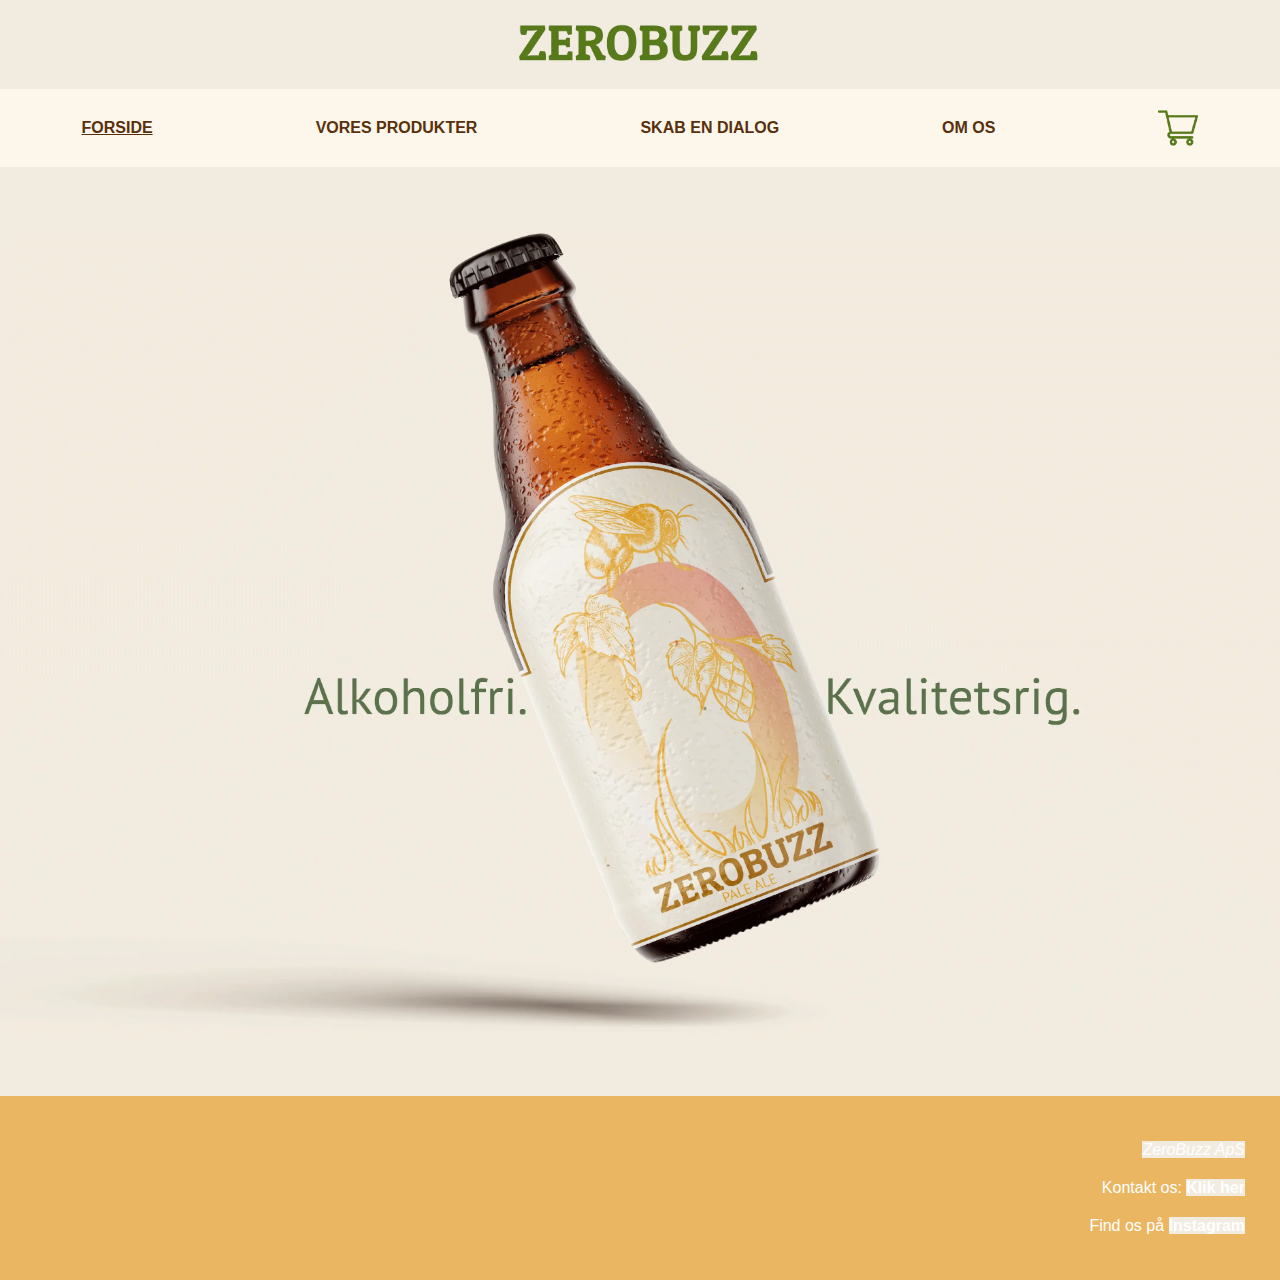
==== index.html @ 8773b5a9 "Footer added" ====
<!DOCTYPE html>
<html lang="en">
<head>
    <meta charset="UTF-8">
    <meta name="viewport" content="width=device-width, initial-scale=1.0">
    <link rel="stylesheet" href="css/style.css">
    <script src="js/script.js"></script>
    <title>ZeroBuzz</title>
</head>
<body>
    
     <!--NAVIGATION-->

     <nav class="logo-container">
        <a href="index.html"><img class="navigationLogo" src="images/zerobuzzLogo.webp" alt="ZeroBuzz Logo"></a>
    </nav>  

     <section class="p-menu1">
        <nav id="navbar" class="navigation" role="navigation">
          <input id="toggle1" type="checkbox" />
          <label class="hamburger1" for="toggle1">
            <div class="top"></div>
            <div class="meat"></div>
            <div class="bottom"></div>
          </label>
      
          <nav class="menu1">
            <a class="link1" id="active" href="index.html">FORSIDE</a>
            <a class="link1" href="produkter.html">VORES PRODUKTER</a>
            <a class="link1" href="dialog.html">SKAB EN DIALOG</a>
            <a class="link1" href="omOs.html">OM OS</a>
            <!--Shopping cart-->
            <img class="menuCart" src="images/shoppingcart.webp" alt="shopping cart symbol">
          </nav>
        </nav>
      </section>

    <main>

        <!--Front page image desktop & tablet-->
        <article class="frontpageImg">
        <img id="frontPageBottle" src="images/bottleDesktopVers.webp" alt="Billede af ZeroBuzz øl">
        </article>

        <!--Front page image mobile-->
        <article class="frontpageImg">
            <img id="frontPageBottleMobile" src="images/bottleMobileVers.webp" alt="Billede af ZeroBuzz øl">
            </article>

    </main>

 <!--Footer-->
 <footer>
    <p><i>ZeroBuzz ApS</i></p>
    <p>Kontakt os: <a href="mailto:zerobuzzbrew@example.com"><b>Klik her</b></a></p>
    <p>Find os på <b>Instagram</b></p>
</footer>
   
</body>
</html>
---- css/style.css ----
/* Reset style */
* {
  margin: 0;
  padding: 0;
  background-color: #f2ebe0;
}

html, body {
  height: 100%;
  margin: 0;
  padding: 0;
  background-color: #f2ebe0;
  font-family: sans-serif;
}

/* Flexbox layout to push footer to the bottom */
body {
  display: flex;
  flex-direction: column;
  min-height: 100vh;
}

main {
  flex: 1;
}

/*--------------NAVIGATION STYLING---------------*/

a {
  color: #58300b;
  text-decoration: none;
}

.navigationLogo {
  width: 250px;
  margin-top: 20px;
  margin-bottom: 20px;
}

.logo-container {
  display: flex;
  justify-content: center; /* Centers the image horizontally */
  align-items: center; /* Centers the image vertically */
}

.menuCart {
  width: 40px;
  justify-items: right;
  background-color: #fdf6eb;
}

.p-menu1 {
  position: relative; /* Ensure the menu is positioned relative to its container */
  height: 100%;
}

#active {
  text-decoration: underline;
}

/* Hamburger */
.hamburger1 {
  height: 45px;
  margin: 10px;
  display: -ms-grid;
  display: grid;
  grid-template-rows: repeat(3, 1fr);
  justify-items: center;
  z-index: 120;
  cursor: pointer;
}

.hamburger1 div {
  background-color: rgb(61, 61, 61);
  position: relative;
  width: 40px;
  height: 5px;
  margin-top: 7px;
  -webkit-transition: all 0.2s ease-in-out;
  transition: all 0.2s ease-in-out;
}

#toggle1 {
  display: none;
}

#toggle1:checked + .hamburger1 .top {
  -webkit-transform: rotate(-45deg);
  transform: rotate(-45deg);
  margin-top: 22.5px;
}

#toggle1:checked + .hamburger1 .meat {
  -webkit-transform: rotate(45deg);
  transform: rotate(45deg);
  margin-top: -5px;
}

#toggle1:checked + .hamburger1 .bottom {
  -webkit-transform: scale(0);
  transform: scale(0);
}

#toggle1:checked ~ .menu1 {
  position: absolute; /* Position the menu absolutely */
  top: 100%; /* Position it below the hamburger icon */
  height: 340px;
}

/* Menu */
.menu1 {
  width: 50%;
  background-color: #f2ebe0;
  margin: 0;
  display: -ms-grid;
  display: grid;
  grid-template-rows: 1fr repeat(4, 0.5fr);
  grid-row-gap: 25px;
  padding: 0;
  list-style: none;
  clear: both;
  width: auto;
  text-align: center;
  height: 0px;
  overflow: hidden;
  transition: height 0.4s ease;
  z-index: 120;
  -webkit-transition: all 0.3s ease;
  transition: all 0.3s ease;
}

.menu1 a:first-child {
  margin-top: 40px;
}

.menu1 a:last-child {
  margin-bottom: 40px;
}

.link1 {
  width: 50%;
  margin: 0;
  padding: 10px 0;
  font: 700 20px 'Oswald', sans-serif;
}

.link1:hover {
  background-color: #fff;
  color: rgb(61, 61, 61);
  -webkit-transition: all 0.3s ease;
  transition: all 0.3s ease;
}

/* -------------- Media Queries ---------------- */

/*MOBILE*/
@media (max-width: 767px) {
  #frontPageBottle {
    display: none;
  }
}

/*TABLET & DESKTOP*/
@media (min-width: 768px) {
  .hamburger1 {
    display: none;
  }

  .menu1 {
    background-color: #fdf6eb;
    display: flex;
    height: auto;
    justify-content: space-around;
    align-items: center;
    position: static; /* Reset position for larger screens */
    height: auto; /* Reset height for larger screens */
    width: 100%;
  }

  .menu1 a {
    margin-top: 20px;
    margin-bottom: 20px;
    background-color: #fdf6eb;
  }

  .link1 {
    width: auto; /* Adjust width to auto for better flex behavior */
    font-size: 1em; /* Adjust font size if needed for better fit */
    font-weight: 700;
  }

  .menu1 a:first-child {
    margin-top: 20px;
  }
  
  .menu1 a:last-child {
    margin-top: 30px;
    margin-bottom: 0;
  }

  .link1:hover {
    text-decoration: underline;
    background-color: #fdf6eb;
    -webkit-transition: all 0.3s ease;
    transition: all 0.3s ease;
  }

  #frontPageBottleMobile {
    display: none;
  }
}

/*-----FORSIDE-------*/

.frontpageImg {
  display: flex;
  justify-content: center;
  margin-top: 10px;
  padding: 0;
}

#frontPageBottle {
  width: 100%;
  margin: 50px;
} 

#frontPageBottleMobile {
  width: 100%;
  margin-top: 20px;
}

/*-------FOOTER------*/

footer {
  width: 100%;
  background-color: #ebb662;
  color: #ffffff;
  padding: 30px;
  text-align: right;
  box-sizing: border-box;
}

footer p {
  margin: 10px 0;
  background-color: #ebb662;
  padding: 5px;
}

footer a {
  color: #ffffff;
  text-decoration: none;
}

footer a:hover {
  text-decoration: underline;
}
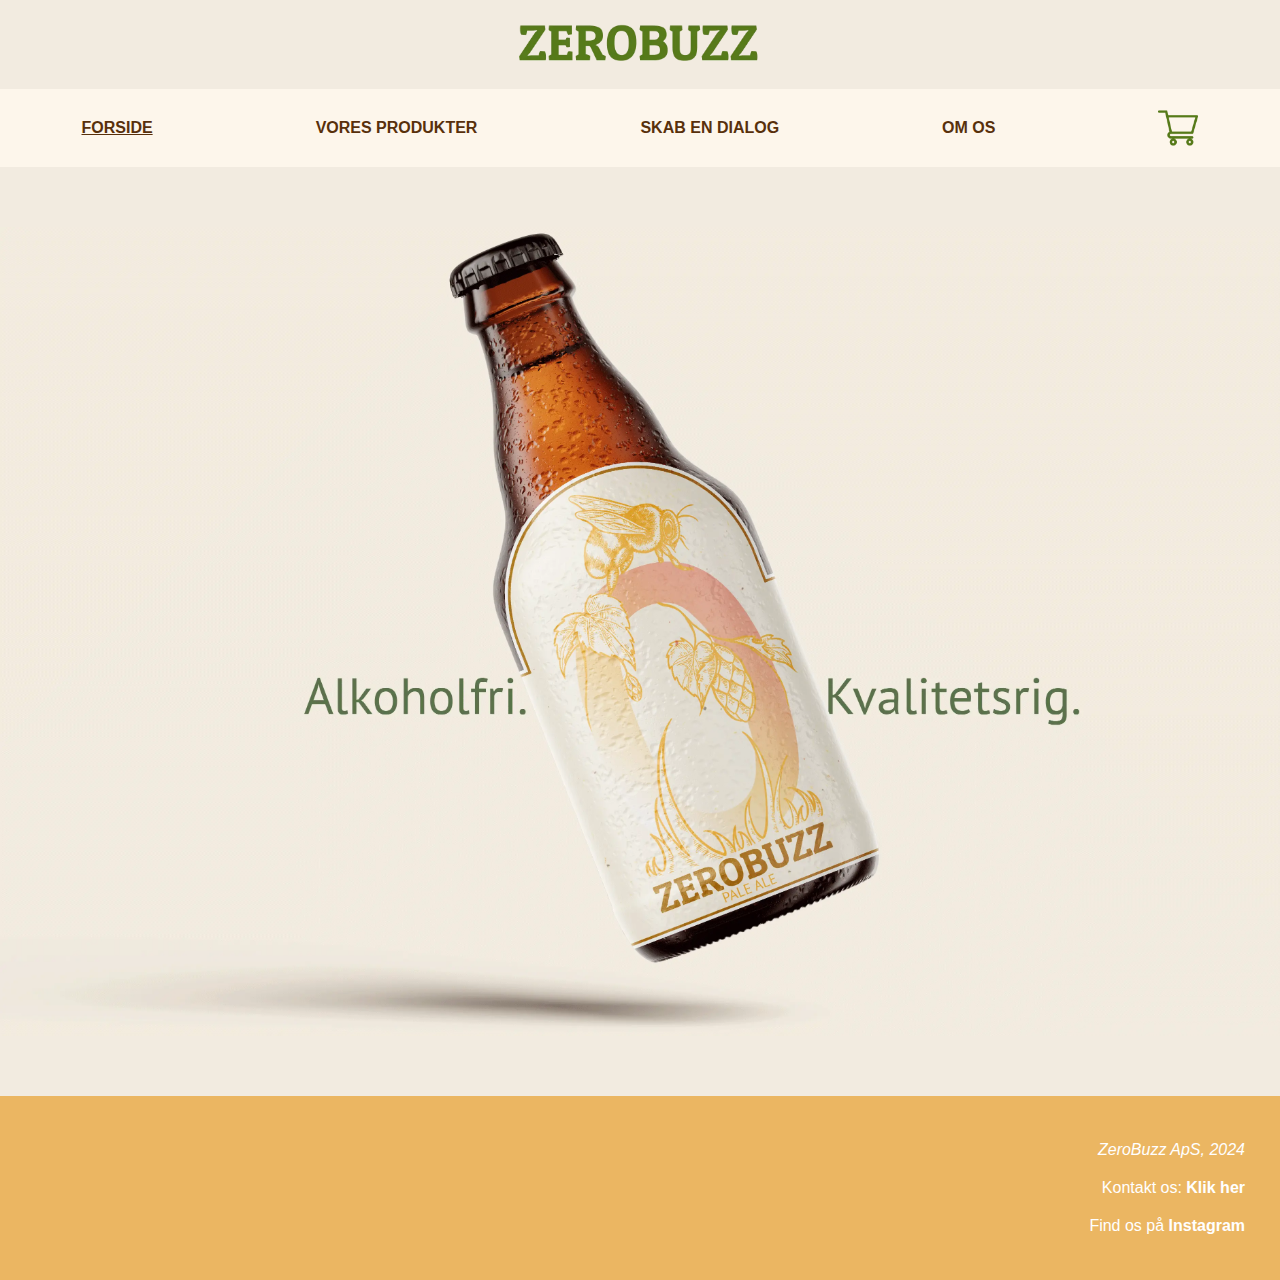
==== commit 0d4db641: "dialog site" ====
--- a/index.html
+++ b/index.html
@@ -51,9 +51,9 @@
 
  <!--Footer-->
  <footer>
-    <p><i>ZeroBuzz ApS</i></p>
+    <p><i>ZeroBuzz ApS, 2024</i></p>
     <p>Kontakt os: <a href="mailto:zerobuzzbrew@example.com"><b>Klik her</b></a></p>
-    <p>Find os på <b>Instagram</b></p>
+    <p>Find os på <b><a href="#">Instagram</b></a></p>
 </footer>
    
 </body>
--- a/css/style.css
+++ b/css/style.css
@@ -2,7 +2,7 @@
 * {
   margin: 0;
   padding: 0;
-  background-color: #f2ebe0;
+  
 }
 
 html, body {
@@ -24,6 +24,11 @@
   flex: 1;
 }
 
+/* Headline fonts */
+h1, h2 {
+    font-family: 'Patua One';
+  }
+
 /*--------------NAVIGATION STYLING---------------*/
 
 a {
@@ -51,7 +56,7 @@
 
 .p-menu1 {
   position: relative; /* Ensure the menu is positioned relative to its container */
-  height: 100%;
+ 
 }
 
 #active {
@@ -229,6 +234,67 @@
   margin-top: 20px;
 }
 
+/*--------SKAB EN DIALOG-------*/
+#topArticle {
+  margin-left: 20%;
+  margin-bottom: 50px;
+  color: #22310A;
+}
+
+.dialogH1 {
+  margin-bottom: 10px;
+  font-size: 2.5em;
+  color: #AA6B01;
+}
+
+.dialogH2 {
+  margin-bottom: 10px;
+  font-size: 2em;
+  color: #AA6B01;
+}
+
+#bottomArticle {
+  margin-left: 20%;
+  margin-bottom: 50px;
+  color: #22310A;
+}
+
+.dialogForm {
+  margin-left: 20%;
+  width: 300px;
+}
+.dialogForm h2 {
+  margin-bottom: 15px;
+}
+.dialogForm label {
+  display: block;
+  margin-bottom: 5px;
+}
+
+.dialogForm input, .dialogForm textarea {
+  background-color: #F0D9BE;
+}
+.dialogForm input, .dialogForm textarea, .dialogForm button {
+  width: 100%;
+  padding: 10px;
+  margin-bottom: 10px;
+  border: 1px solid #714D4D;
+  border-radius: 10px;
+}
+.dialogForm button {
+  background-color:#ebb662;
+  font-family: 'Patua One';
+  font-size: 1.2em;
+  color:#22310A;
+  padding: 5px;
+  border: none;
+  border-radius: 10px;
+  cursor: pointer;
+}
+.dialogForm button:hover {
+  background-color: #e297c0;
+}
+
 /*-------FOOTER------*/
 
 footer {
@@ -253,4 +319,4 @@
 
 footer a:hover {
   text-decoration: underline;
-}+}
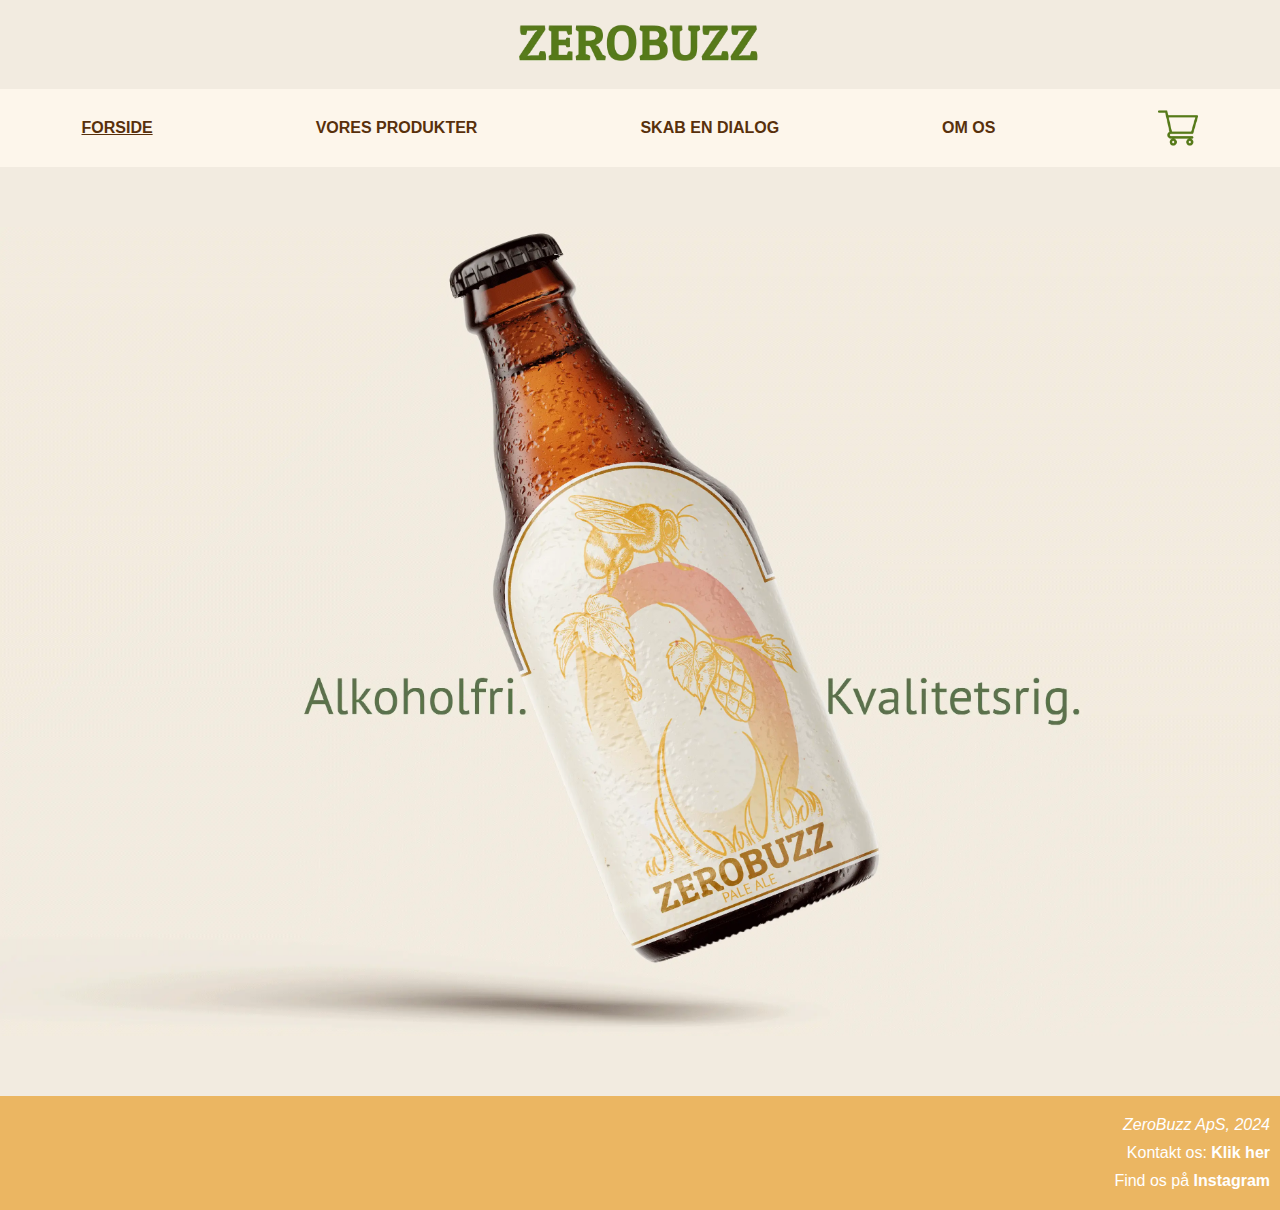
==== commit 634b5005: "favicon added, product page made" ====
--- a/index.html
+++ b/index.html
@@ -5,6 +5,7 @@
     <meta name="viewport" content="width=device-width, initial-scale=1.0">
     <link rel="stylesheet" href="css/style.css">
     <script src="js/script.js"></script>
+    <link rel="icon" href="images/favicon.png" type="image/x-icon">
     <title>ZeroBuzz</title>
 </head>
 <body>
--- a/css/style.css
+++ b/css/style.css
@@ -25,7 +25,7 @@
 }
 
 /* Headline fonts */
-h1, h2 {
+h1, h2, h3 {
     font-family: 'Patua One';
   }
 
@@ -156,6 +156,186 @@
   transition: all 0.3s ease;
 }
 
+/*-----FORSIDE-------*/
+
+.frontpageImg {
+  display: flex;
+  justify-content: center;
+  margin-top: 10px;
+  padding: 0;
+}
+
+#frontPageBottle {
+  width: 100%;
+  margin: 50px;
+} 
+
+#frontPageBottleMobile {
+  width: 100%;
+  margin-top: 20px;
+}
+
+/*--------SKAB EN DIALOG-------*/
+.dialogContent {
+  display: flex;
+  align-items: flex-start;
+  margin-left: 10%;
+  margin-right: 10%;
+  margin-top: 70px;
+  margin-bottom: 20px;
+}
+
+.textContent {
+  flex: 1;
+  margin-right: 10px;
+}
+
+.dialogPicture {
+  max-width: 400px;
+  height: auto;
+}
+
+#topArticle {
+  margin-left: 20%;
+  margin-bottom: 50px;
+  color: #22310A;
+}
+
+.dialogH1 {
+  margin-bottom: 10px;
+  font-size: 3em;
+  color: #AA6B01;
+}
+
+.dialogH2 {
+  margin-bottom: 10px;
+  font-size: 2em;
+  color: #AA6B01;
+}
+
+#bottomArticle {
+  margin-left: 20%;
+  margin-bottom: 50px;
+  color: #22310A;
+}
+
+.dialogForm {
+  margin-left: 20%;
+  width: 300px;
+}
+.dialogForm h2 {
+  margin-bottom: 15px;
+}
+.dialogForm label {
+  display: block;
+  margin-bottom: 5px;
+}
+
+.dialogForm input, .dialogForm textarea {
+  background-color: #F0D9BE;
+}
+.dialogForm input, .dialogForm textarea, .dialogForm button {
+  width: 100%;
+  padding: 10px;
+  margin-bottom: 10px;
+  border: 1px solid #714D4D;
+  border-radius: 10px;
+}
+.dialogForm button {
+  background-color:#ebb662;
+  font-family: 'Patua One';
+  font-size: 1.2em;
+  color:#22310A;
+  padding: 5px;
+  border: none;
+  border-radius: 10px;
+  cursor: pointer;
+}
+.dialogForm button:hover {
+  background-color: #e297c0;
+}
+
+/*-------- PRODUKTER -----------*/
+.productContent {
+  display: grid;
+  grid-template-columns: repeat(2, 1fr);
+  grid-gap: 20px; 
+  margin-left: 20%;
+  margin-right: 20%;
+  margin-bottom: 50px;
+}
+
+.purchaseButton {
+  background-color:#ebb662;
+  font-family: 'Patua One';
+  font-size: 1.2em;
+  color:#22310A;
+  padding: 5px;
+  border: none;
+  border-radius: 10px;
+  cursor: pointer;
+  margin-top: 20px;
+}
+
+.purchaseButton:hover {
+  background-color: #e297c0;
+}
+
+.productsH1 {
+  color: #AA6B01;
+  font-size: 3em;
+  margin-left: 20%;
+  margin-top: 20px;
+  margin-bottom: 20px;
+}
+.productsH3 {
+  color: #AA6B01;
+  font-size: 2em;
+}
+
+.bottlePhotos {
+  height: 700px;
+  margin: 20px;
+}
+
+.productContainer {
+  max-width: 600px;
+}
+
+.productDescription {
+  color: #22310A;
+  margin-top:10px;
+}
+
+
+/*-------FOOTER------*/
+
+footer {
+  width: 100%;
+  background-color: #ebb662;
+  color: #ffffff;
+  padding: 10px;
+  text-align: right;
+  box-sizing: border-box;
+}
+
+footer p {
+  margin: 10px 0;
+  background-color: #ebb662;
+  padding: 0;
+}
+
+footer a {
+  color: #ffffff;
+  text-decoration: none;
+}
+
+footer a:hover {
+  text-decoration: underline;
+}
+
+
+
 /* -------------- Media Queries ---------------- */
 
 /*MOBILE*/
@@ -163,7 +343,26 @@
   #frontPageBottle {
     display: none;
   }
-}
+
+  .dialogPicture {
+    display: none;
+  }
+
+  .productContent {
+    display: grid;
+    grid-template-columns: repeat(1, 1fr);
+    grid-gap: 20px; 
+    margin-left: 5%;
+    margin-right: 20%;
+    margin-bottom: 50px;
+  }
+
+  .productContainer {
+    max-width: 400px;
+  }
+}
+
+/* TABLET */
 
 /*TABLET & DESKTOP*/
 @media (min-width: 768px) {
@@ -213,110 +412,4 @@
   #frontPageBottleMobile {
     display: none;
   }
-}
-
-/*-----FORSIDE-------*/
-
-.frontpageImg {
-  display: flex;
-  justify-content: center;
-  margin-top: 10px;
-  padding: 0;
-}
-
-#frontPageBottle {
-  width: 100%;
-  margin: 50px;
-} 
-
-#frontPageBottleMobile {
-  width: 100%;
-  margin-top: 20px;
-}
-
-/*--------SKAB EN DIALOG-------*/
-#topArticle {
-  margin-left: 20%;
-  margin-bottom: 50px;
-  color: #22310A;
-}
-
-.dialogH1 {
-  margin-bottom: 10px;
-  font-size: 2.5em;
-  color: #AA6B01;
-}
-
-.dialogH2 {
-  margin-bottom: 10px;
-  font-size: 2em;
-  color: #AA6B01;
-}
-
-#bottomArticle {
-  margin-left: 20%;
-  margin-bottom: 50px;
-  color: #22310A;
-}
-
-.dialogForm {
-  margin-left: 20%;
-  width: 300px;
-}
-.dialogForm h2 {
-  margin-bottom: 15px;
-}
-.dialogForm label {
-  display: block;
-  margin-bottom: 5px;
-}
-
-.dialogForm input, .dialogForm textarea {
-  background-color: #F0D9BE;
-}
-.dialogForm input, .dialogForm textarea, .dialogForm button {
-  width: 100%;
-  padding: 10px;
-  margin-bottom: 10px;
-  border: 1px solid #714D4D;
-  border-radius: 10px;
-}
-.dialogForm button {
-  background-color:#ebb662;
-  font-family: 'Patua One';
-  font-size: 1.2em;
-  color:#22310A;
-  padding: 5px;
-  border: none;
-  border-radius: 10px;
-  cursor: pointer;
-}
-.dialogForm button:hover {
-  background-color: #e297c0;
-}
-
-/*-------FOOTER------*/
-
-footer {
-  width: 100%;
-  background-color: #ebb662;
-  color: #ffffff;
-  padding: 30px;
-  text-align: right;
-  box-sizing: border-box;
-}
-
-footer p {
-  margin: 10px 0;
-  background-color: #ebb662;
-  padding: 5px;
-}
-
-footer a {
-  color: #ffffff;
-  text-decoration: none;
-}
-
-footer a:hover {
-  text-decoration: underline;
-}
+}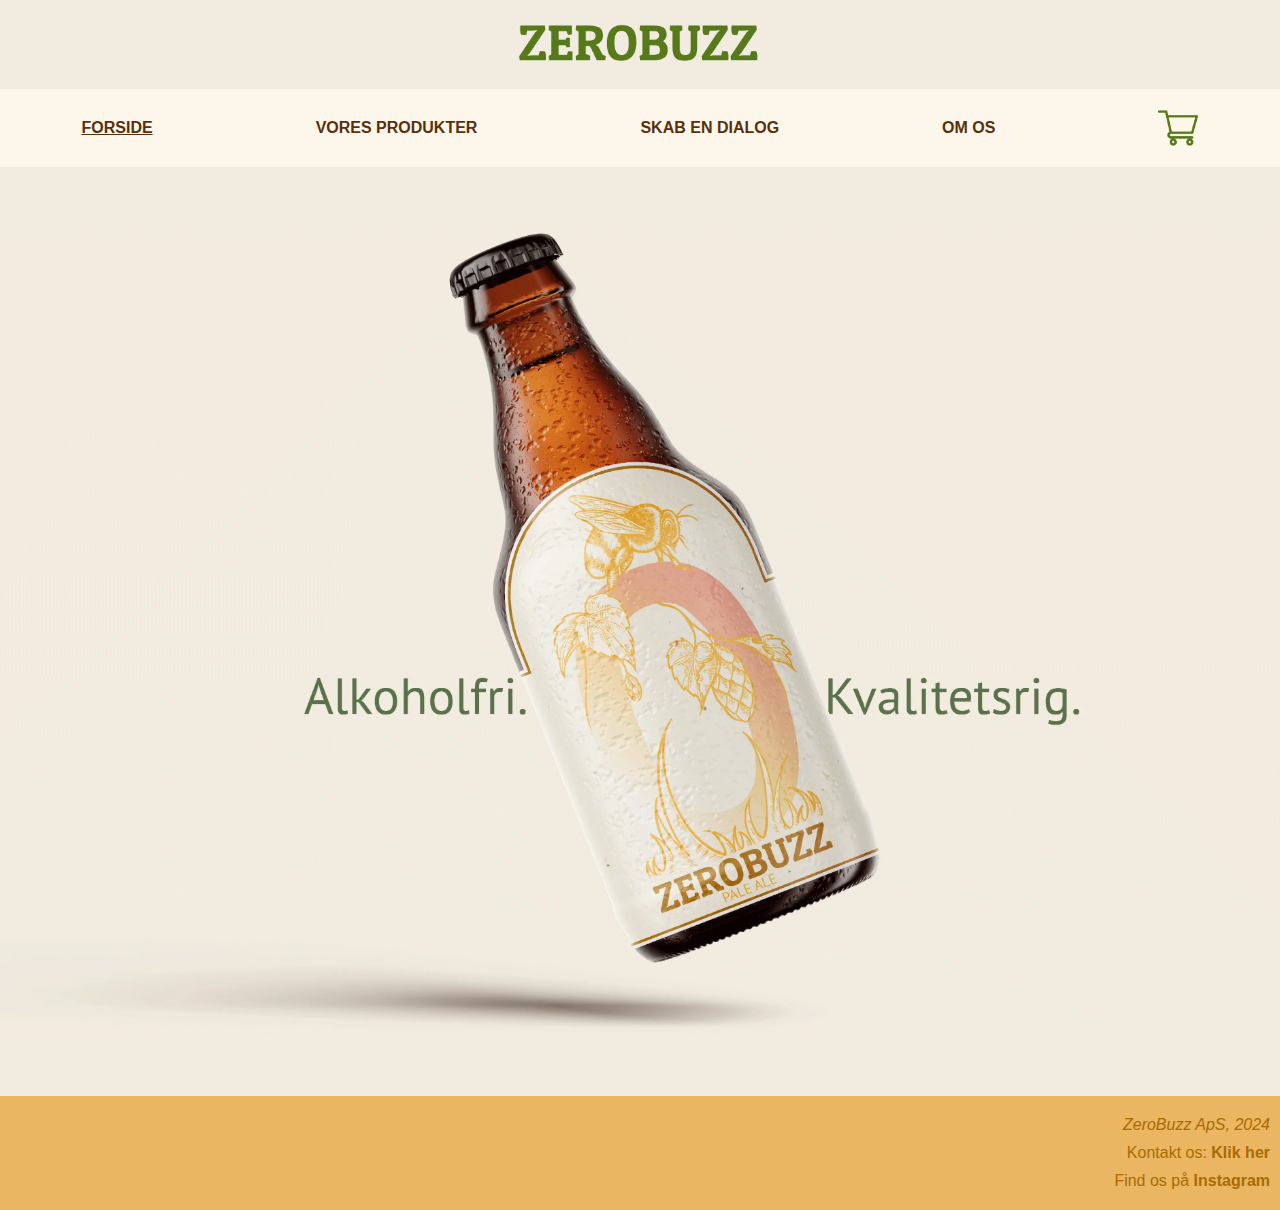
==== commit 4642c4c4: "Kommentarer lavet om til dansk" ====
--- a/index.html
+++ b/index.html
@@ -7,6 +7,10 @@
     <script src="js/script.js"></script>
     <link rel="icon" href="images/favicon.png" type="image/x-icon">
     <title>ZeroBuzz</title>
+
+    <meta name="description" content="Lær mere om alkoholfri øl, og få inspiration til dit næste køb">
+    <meta name="keywords" content="alkoholfri, alkoholfri øl, sundhed, levestil, samtale, inspiration">
+
 </head>
 <body>
     
@@ -30,7 +34,7 @@
             <a class="link1" href="produkter.html">VORES PRODUKTER</a>
             <a class="link1" href="dialog.html">SKAB EN DIALOG</a>
             <a class="link1" href="omOs.html">OM OS</a>
-            <!--Shopping cart-->
+            <!--Indkøbskurv-->
             <img class="menuCart" src="images/shoppingcart.webp" alt="shopping cart symbol">
           </nav>
         </nav>
@@ -38,12 +42,12 @@
 
     <main>
 
-        <!--Front page image desktop & tablet-->
+        <!--Forsidebillede desktop og tablet-->
         <article class="frontpageImg">
         <img id="frontPageBottle" src="images/bottleDesktopVers.webp" alt="Billede af ZeroBuzz øl">
         </article>
 
-        <!--Front page image mobile-->
+        <!--Forsidebillede mobil-->
         <article class="frontpageImg">
             <img id="frontPageBottleMobile" src="images/bottleMobileVers.webp" alt="Billede af ZeroBuzz øl">
             </article>
--- a/css/style.css
+++ b/css/style.css
@@ -260,8 +260,8 @@
   display: grid;
   grid-template-columns: repeat(2, 1fr);
   grid-gap: 20px; 
-  margin-left: 20%;
-  margin-right: 20%;
+  max-width: 1000px;
+  margin: 0 auto;
   margin-bottom: 50px;
 }
 
@@ -284,7 +284,8 @@
 .productsH1 {
   color: #AA6B01;
   font-size: 3em;
-  margin-left: 20%;
+  max-width: 1000px;
+  margin: 0 auto;
   margin-top: 20px;
   margin-bottom: 20px;
 }
@@ -300,6 +301,7 @@
 
 .productContainer {
   max-width: 600px;
+  margin:10px;
 }
 
 .productDescription {
@@ -307,13 +309,31 @@
   margin-top:10px;
 }
 
+/*-------OM OS------*/
+.omOsContent {
+  margin: 0 auto;
+  margin-top: 50px;
+  max-width: 700px;
+  color: #22310A;
+}
+
+.omOsH1 {
+  font-size: 3em;
+  margin-bottom: 20px;
+  color: #AA6B01;
+}
+
+.omOsH2 {
+  color: #AA6B01;
+  font-size: 2em;
+}
 
 /*-------FOOTER------*/
 
 footer {
   width: 100%;
   background-color: #ebb662;
-  color: #ffffff;
+  color: #AA6B01;
   padding: 10px;
   text-align: right;
   box-sizing: border-box;
@@ -326,7 +346,7 @@
 }
 
 footer a {
-  color: #ffffff;
+  color: #AA6B01;
   text-decoration: none;
 }
 
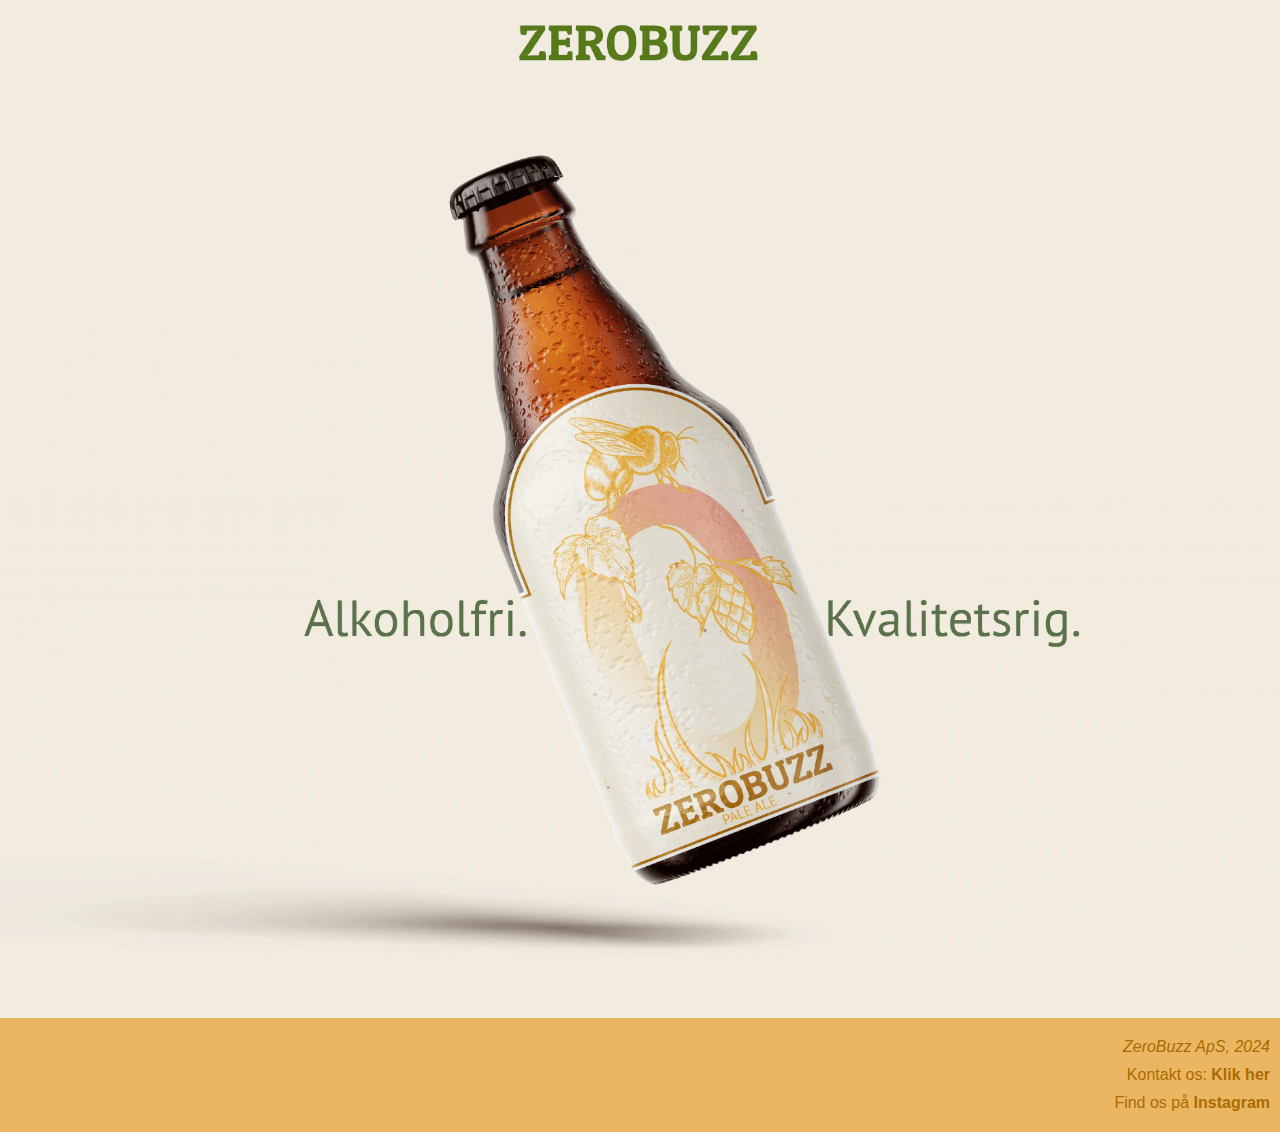
==== commit 78c80b96: "html error handling" ====
--- a/index.html
+++ b/index.html
@@ -24,9 +24,9 @@
         <nav id="navbar" class="navigation" role="navigation">
           <input id="toggle1" type="checkbox" />
           <label class="hamburger1" for="toggle1">
-            <div class="top"></div>
-            <div class="meat"></div>
-            <div class="bottom"></div>
+            <nav class="top"></div>
+            <nav class="meat"></div>
+            <nav class="bottom"></div>
           </label>
       
           <nav class="menu1">
--- a/css/style.css
+++ b/css/style.css
@@ -120,7 +120,7 @@
   display: -ms-grid;
   display: grid;
   grid-template-rows: 1fr repeat(4, 0.5fr);
-  grid-row-gap: 25px;
+  grid-row-gap: 10px;
   padding: 0;
   list-style: none;
   clear: both;
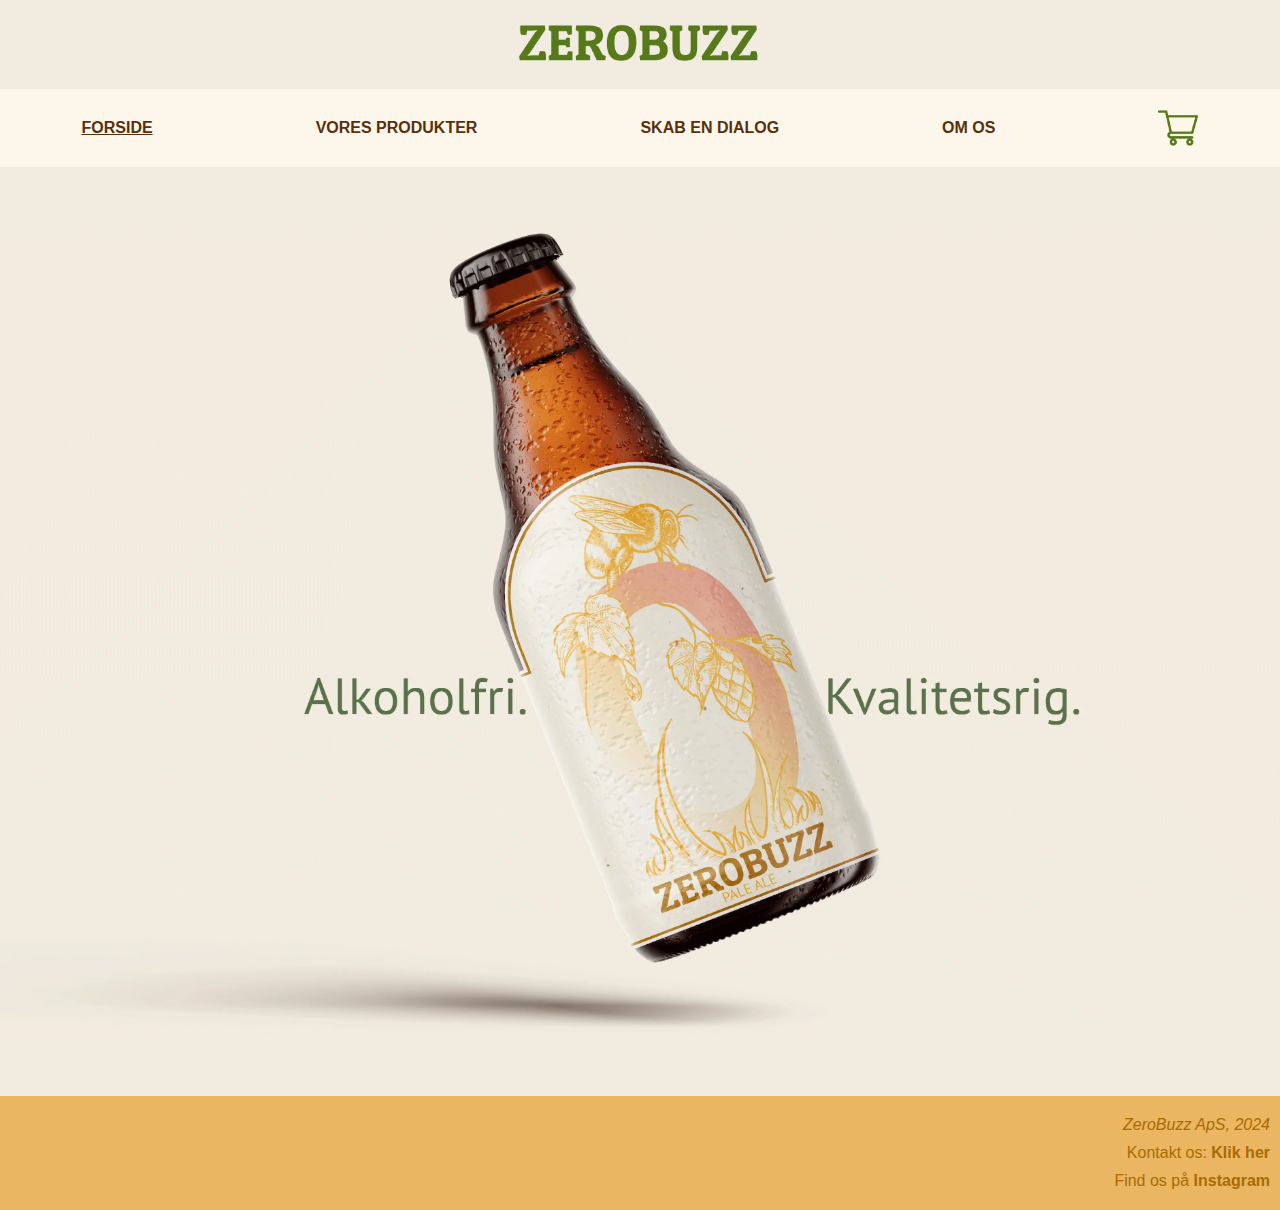
==== commit 7555eb43: "error" ====
--- a/index.html
+++ b/index.html
@@ -24,9 +24,9 @@
         <nav id="navbar" class="navigation" role="navigation">
           <input id="toggle1" type="checkbox" />
           <label class="hamburger1" for="toggle1">
-            <nav class="top"></div>
-            <nav class="meat"></div>
-            <nav class="bottom"></div>
+            <nav class="top"></nav>
+            <nav class="meat"></nav>
+            <nav class="bottom"></nav>
           </label>
       
           <nav class="menu1">
